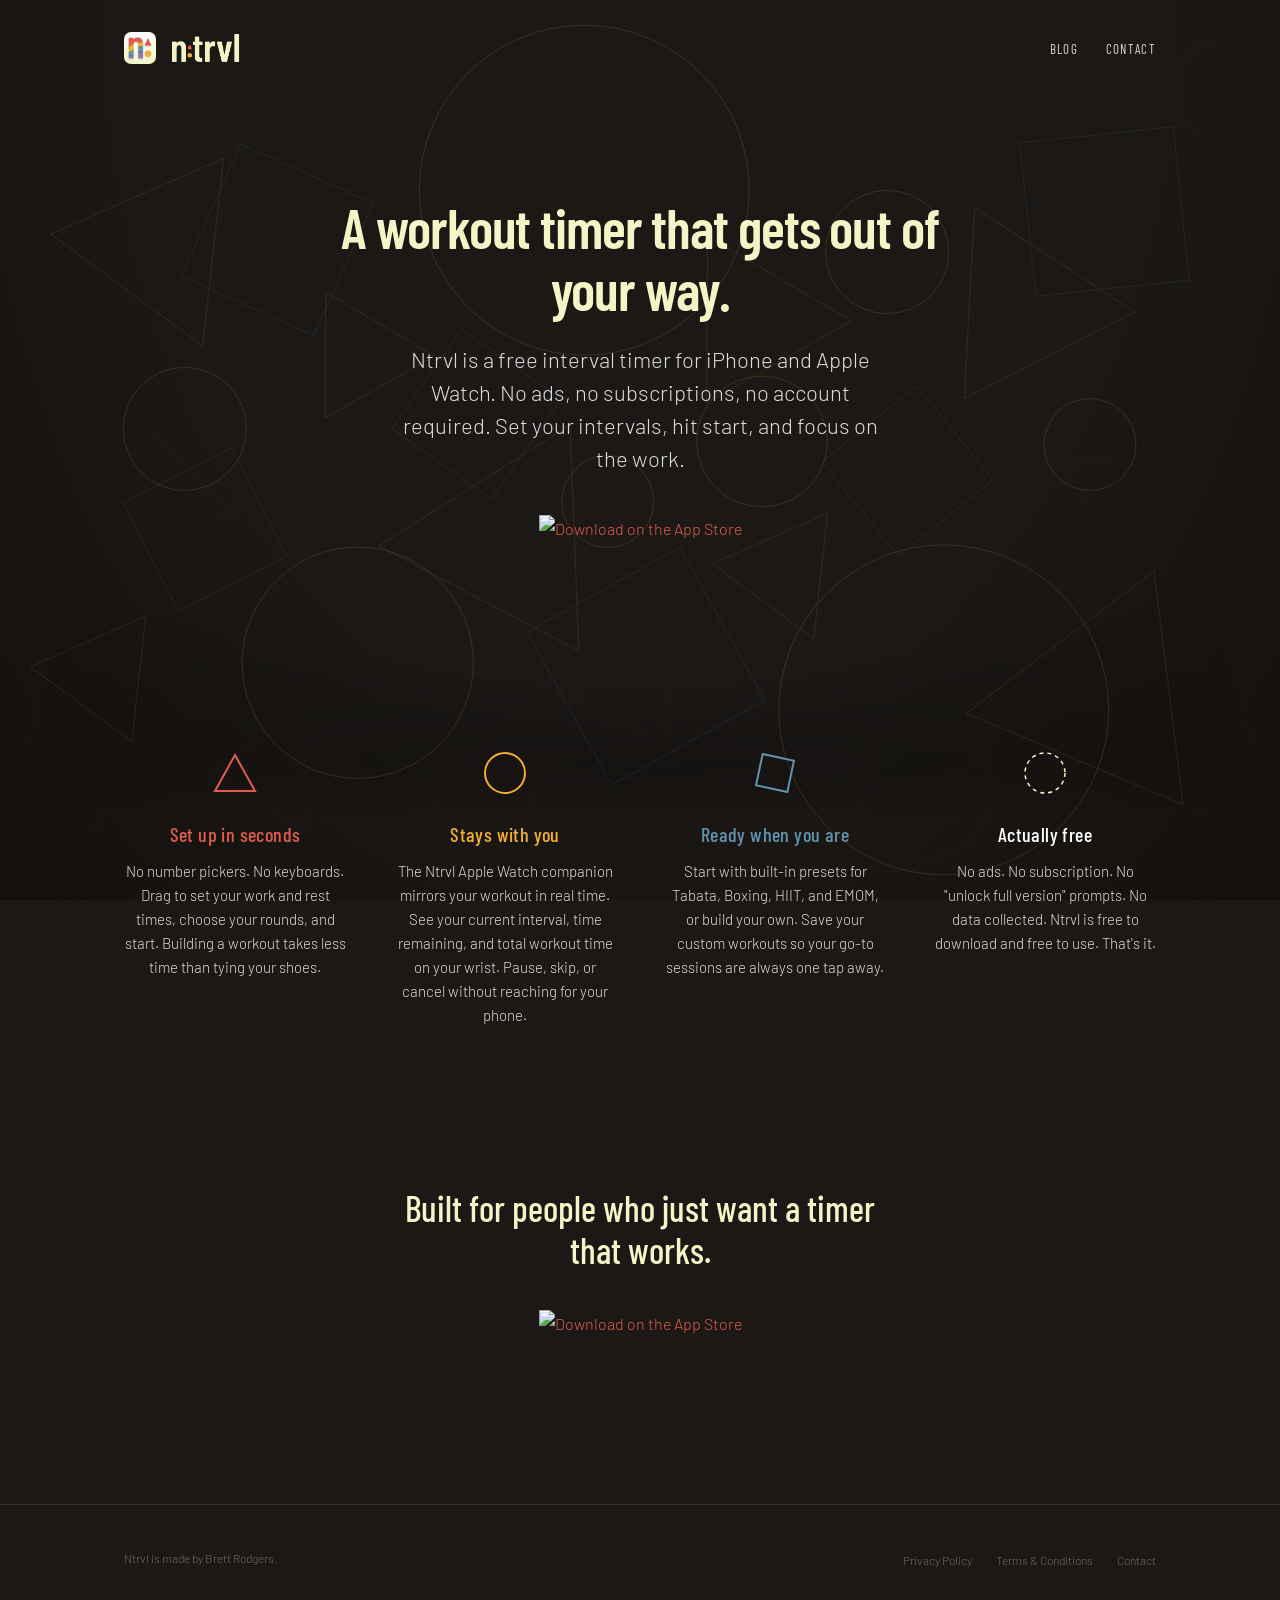
==== index.html @ 08e91a7c "Update nav, rename support to contact, new copy - Remove Privacy from main nav (stays in footer) - R" ====
<!DOCTYPE html>
<html lang="en">
<head>
  <meta charset="utf-8">
  <meta name="viewport" content="width=device-width, initial-scale=1">
  <title>Ntrvl — Free Interval Timer for HIIT, Tabata & Circuit Training | iPhone & Apple Watch</title>
  <meta name="description" content="Ntrvl is a free interval timer for iPhone and Apple Watch. No ads, no subscription, no account. Set up HIIT, Tabata, boxing, and circuit workouts in seconds.">

  <!-- Open Graph -->
  <meta property="og:title" content="Ntrvl — Free Interval Timer for HIIT & Workouts">
  <meta property="og:description" content="A workout timer that stays out of your way. No ads, no subscription. iPhone and Apple Watch.">
  <meta property="og:image" content="https://ntrvlapp.com/assets/images/og-image.png">
  <meta property="og:url" content="https://ntrvlapp.com">
  <meta property="og:type" content="website">

  <!-- Twitter Card -->
  <meta name="twitter:card" content="summary_large_image">

  <link rel="canonical" href="https://ntrvlapp.com">
  <link rel="icon" type="image/png" href="assets/images/ntrvl-icon.png">
  <link rel="stylesheet" href="assets/css/style.css">

  <!-- Structured Data -->
  <script type="application/ld+json">
  {
    "@context": "https://schema.org",
    "@type": "SoftwareApplication",
    "name": "Ntrvl",
    "description": "A free interval timer for iPhone and Apple Watch. Built for HIIT, Tabata, circuit training, boxing, and any workout with intervals. No ads, no subscription, no account required.",
    "applicationCategory": "HealthApplication",
    "operatingSystem": "iOS",
    "offers": {
      "@type": "Offer",
      "price": "0",
      "priceCurrency": "USD"
    },
    "url": "https://ntrvlapp.com",
    "downloadUrl": "https://apps.apple.com/app/ntrvl/id6761427428",
    "author": {
      "@type": "Person",
      "name": "Brett Rodgers"
    },
    "softwareVersion": "1.0",
    "datePublished": "2026-04-01"
  }
  </script>
</head>
<body>

  <!-- Background -->
  <div class="bg-scene" aria-hidden="true">
    <img class="bg-scene__layer bg-scene__layer--lower" src="assets/images/bg-lower-layer.svg" alt="">
    <img class="bg-scene__layer bg-scene__layer--mid" src="assets/images/bg-mid-shading.svg" alt="">
    <img class="bg-scene__layer bg-scene__layer--top" src="assets/images/bg-top-layer.svg" alt="">
  </div>

  <div class="page">

    <!-- Header -->
    <header class="site-header">
      <div class="wrap wrap--wide">
        <a href="/" class="wordmark"><img src="assets/images/ntrvl-icon.png" alt="" class="wordmark__icon" height="32"><img src="assets/images/ntrvl-logo-wordmark.png" alt="Ntrvl" height="28"></a>
        <nav aria-label="Main navigation">
          <ul class="site-nav">
            <li><a href="/blog/">Blog</a></li>
            <li><a href="/contact">Contact</a></li>
          </ul>
        </nav>
      </div>
    </header>

    <main>

      <!-- Hero -->
      <section class="hero" aria-labelledby="hero-title">
        <div class="wrap wrap--wide">
          <h1 id="hero-title" class="hero__title">A workout timer that gets out of your way.</h1>
          <p class="hero__tagline">Ntrvl is a free interval timer for iPhone and Apple Watch. No ads, no subscriptions, no account required. Set your intervals, hit start, and focus on the work.</p>

          <a href="https://apps.apple.com/app/ntrvl/id6761427428" class="hero__badge" aria-label="Download Ntrvl on the App Store">
            <img src="https://developer.apple.com/assets/elements/badges/download-on-the-app-store.svg" alt="Download on the App Store" height="54">
          </a>

          <!-- Screenshot Gallery -->
          <div class="screenshots__gallery">
            <!-- Add your screenshots here as <figure> elements:
            <figure>
              <img src="assets/screenshots/01-home.png" alt="Ntrvl home screen showing saved workouts and presets" loading="lazy" width="390" height="844">
              <figcaption>Home</figcaption>
            </figure>
            <figure>
              <img src="assets/screenshots/02-setup.png" alt="Setup screen with draggable tiles for work, rest, intervals, rounds, and break" loading="lazy" width="390" height="844">
              <figcaption>Setup</figcaption>
            </figure>
            <figure>
              <img src="assets/screenshots/03-workout.png" alt="Active workout screen with full-screen phase color and countdown timer" loading="lazy" width="390" height="844">
              <figcaption>Workout</figcaption>
            </figure>
            <figure>
              <img src="assets/screenshots/04-congrats.png" alt="Workout complete celebration screen" loading="lazy" width="390" height="844">
              <figcaption>Done</figcaption>
            </figure>
            -->
          </div>
        </div>
      </section>

      <!-- Features -->
      <section class="features">
        <div class="wrap wrap--wide">
          <div class="features__grid">

            <article class="feature">
              <svg class="feature__shape" viewBox="0 0 48 48" fill="none" aria-hidden="true">
                <polygon points="24,6 44,42 4,42" stroke="var(--work-active)" stroke-width="2"/>
              </svg>
              <h2 class="feature__name feature__name--work">Set up in seconds</h2>
              <p class="feature__desc">No number pickers. No keyboards. Drag to set your work and rest times, choose your rounds, and start. Building a workout takes less time than tying your shoes.</p>
            </article>

            <article class="feature">
              <svg class="feature__shape" viewBox="0 0 48 48" fill="none" aria-hidden="true">
                <circle cx="24" cy="24" r="20" stroke="var(--rest-active)" stroke-width="2"/>
              </svg>
              <h2 class="feature__name feature__name--rest">Stays with you</h2>
              <p class="feature__desc">The Ntrvl Apple Watch companion mirrors your workout in real time. See your current interval, time remaining, and total workout time on your wrist. Pause, skip, or cancel without reaching for your phone.</p>
            </article>

            <article class="feature">
              <svg class="feature__shape" viewBox="0 0 48 48" fill="none" aria-hidden="true">
                <rect x="8" y="8" width="32" height="32" stroke="var(--break-active)" stroke-width="2" transform="rotate(12 24 24)"/>
              </svg>
              <h2 class="feature__name feature__name--break">Ready when you are</h2>
              <p class="feature__desc">Start with built-in presets for Tabata, Boxing, HIIT, and EMOM, or build your own. Save your custom workouts so your go-to sessions are always one tap away.</p>
            </article>

            <article class="feature">
              <svg class="feature__shape" viewBox="0 0 48 48" fill="none" aria-hidden="true">
                <circle cx="24" cy="24" r="20" stroke="var(--cream)" stroke-width="1.5" stroke-dasharray="4 4"/>
              </svg>
              <h2 class="feature__name">Actually free</h2>
              <p class="feature__desc">No ads. No subscription. No "unlock full version" prompts. No data collected. Ntrvl is free to download and free to use. That's it.</p>
            </article>

          </div>
        </div>
      </section>

      <!-- Closing CTA -->
      <section class="closing-cta">
        <div class="wrap">
          <h2 class="closing-cta__title">Built for people who just want a timer that works.</h2>
          <a href="https://apps.apple.com/app/ntrvl/id6761427428" class="hero__badge" aria-label="Download Ntrvl on the App Store">
            <img src="https://developer.apple.com/assets/elements/badges/download-on-the-app-store.svg" alt="Download on the App Store" height="54">
          </a>
        </div>
      </section>

    </main>

    <!-- Footer -->
    <footer class="site-footer">
      <div class="wrap wrap--wide">
        <p class="site-footer__copy">Ntrvl is made by Brett Rodgers.</p>
        <nav aria-label="Footer navigation">
          <ul class="site-footer__links">
            <li><a href="/privacy-policy">Privacy Policy</a></li>
            <li><a href="/terms-and-conditions">Terms &amp; Conditions</a></li>
            <li><a href="/support">Contact</a></li>
          </ul>
        </nav>
      </div>
    </footer>

  </div>
</body>
</html>
---- assets/css/style.css ----
@import url('https://fonts.googleapis.com/css2?family=Barlow+Condensed:wght@300;400;500;600&family=Barlow:wght@300;400;500&display=swap');

/* --------------------------------------------------------
   Tokens
   -------------------------------------------------------- */
:root {
  /* Surface */
  --surface-dark: #1B1816;
  --surface-dark-gradient: radial-gradient(
    ellipse at 50% 0%,
    #1B1816 56%,
    #14100D 100%
  );

  /* Phase — active (bright) */
  --work-active: #E05C4E;
  --rest-active: #F2AF33;
  --break-active: #6193AE;

  /* Phase — muted (background shapes) */
  --work-muted: #F4A69E;
  --rest-muted: #F2D297;
  --break-muted: #9DC4E0;

  /* Brand */
  --cream: #F3F5C6;
  --accent: #E05C4E;

  /* Text */
  --text-primary: #FFFFFF;
  --text-secondary: rgba(255, 255, 255, 0.85);
  --text-muted: rgba(255, 255, 255, 0.35);
  --heading-color: #F3F5C6;

  /* Border */
  --border: rgba(255, 255, 255, 0.1);

  /* Font stacks */
  --font-body: 'Barlow', sans-serif;
  --font-display: 'Barlow Condensed', sans-serif;

  /* Spacing */
  --space-xs: 8px;
  --space-sm: 16px;
  --space-md: 24px;
  --space-lg: 40px;
  --space-xl: 60px;
  --space-2xl: 80px;
}

/* --------------------------------------------------------
   Reset
   -------------------------------------------------------- */
*, *::before, *::after { box-sizing: border-box; margin: 0; padding: 0; }

html {
  scroll-behavior: smooth;
  -webkit-text-size-adjust: 100%;
}

body {
  background: var(--surface-dark);
  color: var(--text-primary);
  font-family: var(--font-body);
  font-weight: 300;
  line-height: 1.7;
  overflow-x: hidden;
}

img, svg { display: block; max-width: 100%; }
a { color: var(--accent); text-decoration: none; }
a:hover { text-decoration: underline; }

/* --------------------------------------------------------
   Background Layers
   -------------------------------------------------------- */
.bg-scene {
  position: fixed;
  inset: 0;
  z-index: 0;
  overflow: hidden;
  background: var(--surface-dark-gradient);
}

.bg-scene__layer {
  position: absolute;
  min-width: 100%;
  min-height: 100%;
  top: 50%;
  left: 50%;
  transform: translate(-50%, -50%);
}

.bg-scene__layer--lower { opacity: 0.3; }
.bg-scene__layer--mid {
  mix-blend-mode: multiply;
  opacity: 0.6;
  top: auto;
  bottom: 0;
  left: 50%;
  transform: translateX(-50%);
  min-height: 50%;
}
.bg-scene__layer--top {
  mix-blend-mode: hard-light;
  opacity: 0.5;
}

/* --------------------------------------------------------
   Layout
   -------------------------------------------------------- */
.page {
  position: relative;
  z-index: 1;
  min-height: 100vh;
  display: flex;
  flex-direction: column;
}

.wrap {
  width: 100%;
  max-width: 720px;
  margin: 0 auto;
  padding: 0 var(--space-md);
}

.wrap--wide {
  max-width: 1080px;
}

/* --------------------------------------------------------
   Site Header
   -------------------------------------------------------- */
.site-header {
  padding: 32px 0;
}

.site-header .wrap {
  display: flex;
  align-items: center;
  justify-content: space-between;
}

.wordmark {
  display: flex;
  align-items: center;
  gap: 16px;
  text-decoration: none;
}
.wordmark:hover { text-decoration: none; opacity: 0.8; }
.wordmark__icon { height: 32px; width: 32px; border-radius: 7px; }

.site-nav {
  display: flex;
  gap: 28px;
  list-style: none;
}

.site-nav a {
  font-family: var(--font-display);
  font-weight: 400;
  font-size: 13px;
  letter-spacing: 0.1em;
  text-transform: uppercase;
  color: var(--text-secondary);
  text-decoration: none;
  transition: color 0.2s;
}

.site-nav a:hover {
  color: var(--text-primary);
  text-decoration: none;
}

/* --------------------------------------------------------
   Typography
   -------------------------------------------------------- */
.page-title {
  font-family: var(--font-display);
  font-weight: 600;
  font-size: clamp(36px, 6vw, 48px);
  line-height: 1.05;
  letter-spacing: -0.01em;
  color: var(--heading-color);
}

.section-label {
  font-family: var(--font-display);
  font-weight: 600;
  font-size: 13px;
  letter-spacing: 0.14em;
  text-transform: uppercase;
  color: var(--text-muted);
  margin-bottom: 12px;
}

.meta {
  font-size: 13px;
  color: var(--text-secondary);
  letter-spacing: 0.04em;
}

/* --------------------------------------------------------
   Hero (Landing Page)
   -------------------------------------------------------- */
.hero {
  padding: var(--space-xl) 0 var(--space-lg);
  text-align: center;
}

.hero__title {
  font-family: var(--font-display);
  font-weight: 600;
  font-size: clamp(36px, 7vw, 56px);
  line-height: 1.1;
  letter-spacing: -0.02em;
  color: var(--heading-color);
  max-width: 640px;
  margin: 0 auto var(--space-md);
}

.hero__tagline {
  font-family: var(--font-body);
  font-weight: 300;
  font-size: clamp(18px, 3vw, 22px);
  color: var(--text-secondary);
  max-width: 480px;
  margin: 0 auto var(--space-lg);
  line-height: 1.5;
}

.hero__badge {
  display: inline-block;
  margin-bottom: var(--space-xl);
  transition: opacity 0.2s;
}
.hero__badge:hover { opacity: 0.85; }
.hero__badge img { height: 54px; }

/* --------------------------------------------------------
   Screenshots (inside hero)
   -------------------------------------------------------- */
.screenshots__gallery {
  display: grid;
  grid-template-columns: repeat(auto-fit, minmax(200px, 1fr));
  gap: 20px;
}

.screenshots__gallery figure {
  margin: 0;
}

.screenshots__gallery img {
  width: 100%;
  border-radius: 12px;
  box-shadow: 0 4px 24px rgba(0, 0, 0, 0.3);
}

.screenshots__gallery figcaption {
  font-size: 13px;
  color: var(--text-muted);
  text-align: center;
  margin-top: 10px;
}

/* --------------------------------------------------------
   Features
   -------------------------------------------------------- */
.features {
  padding: var(--space-xl) 0 var(--space-2xl);
}

.features__grid {
  display: grid;
  grid-template-columns: 1fr;
  gap: 48px;
}

.feature {
  text-align: center;
}

.feature__shape {
  width: 48px;
  height: 48px;
  margin: 0 auto 20px;
}

.feature__name {
  font-family: var(--font-display);
  font-weight: 500;
  font-size: 20px;
  letter-spacing: 0.02em;
  margin-bottom: var(--space-xs);
}

.feature__name--work { color: var(--work-active); }
.feature__name--rest { color: var(--rest-active); }
.feature__name--break { color: var(--break-active); }

.feature__desc {
  font-size: 15px;
  color: var(--text-secondary);
  max-width: 320px;
  margin: 0 auto;
  line-height: 1.6;
}

/* --------------------------------------------------------
   Contact Button
   -------------------------------------------------------- */
.contact-btn {
  display: inline-block;
  font-family: var(--font-display);
  font-weight: 500;
  font-size: 16px;
  letter-spacing: 0.02em;
  color: var(--cream);
  border: 1.5px solid var(--cream);
  border-radius: 999px;
  padding: 12px 32px;
  text-decoration: none;
  transition: background 0.2s, color 0.2s;
}

.contact-btn:hover {
  background: var(--cream);
  color: var(--surface-dark);
  text-decoration: none;
}

/* --------------------------------------------------------
   Closing CTA
   -------------------------------------------------------- */
.closing-cta {
  padding: var(--space-2xl) 0;
  text-align: center;
}

.closing-cta__title {
  font-family: var(--font-display);
  font-weight: 500;
  font-size: clamp(24px, 4vw, 36px);
  line-height: 1.15;
  color: var(--heading-color);
  max-width: 480px;
  margin: 0 auto var(--space-lg);
}

/* --------------------------------------------------------
   Blog
   -------------------------------------------------------- */
.blog-list {
  padding: var(--space-lg) 0 var(--space-2xl);
  flex: 1;
}

.blog-list header {
  margin-bottom: var(--space-lg);
}

.blog-list__items {
  list-style: none;
}

.blog-list__item {
  padding: var(--space-md) 0;
  border-bottom: 1px solid var(--border);
}

.blog-list__item a {
  color: var(--heading-color);
  font-family: var(--font-display);
  font-weight: 500;
  font-size: 22px;
  text-decoration: none;
  transition: color 0.2s;
}

.blog-list__item a:hover {
  color: var(--text-primary);
  text-decoration: none;
}

.blog-list__date {
  font-size: 13px;
  color: var(--text-muted);
  margin-top: 4px;
}

.blog-post {
  padding: var(--space-lg) 0 var(--space-2xl);
  flex: 1;
}

.blog-post header {
  margin-bottom: var(--space-lg);
}

.blog-post__content h2 {
  font-family: var(--font-display);
  font-weight: 600;
  font-size: 22px;
  color: var(--heading-color);
  margin: var(--space-lg) 0 var(--space-sm);
}

.blog-post__content h3 {
  font-family: var(--font-display);
  font-weight: 500;
  font-size: 18px;
  color: var(--heading-color);
  margin: var(--space-md) 0 var(--space-xs);
}

.blog-post__content p {
  font-size: 15px;
  color: var(--text-secondary);
  line-height: 1.7;
  margin-bottom: var(--space-sm);
}

.blog-post__content ul,
.blog-post__content ol {
  font-size: 15px;
  color: var(--text-secondary);
  line-height: 1.7;
  margin-bottom: var(--space-sm);
  padding-left: var(--space-md);
}

.blog-post__content a {
  color: var(--accent);
}

.blog-post__content blockquote {
  border-left: 3px solid var(--border);
  padding-left: var(--space-sm);
  color: var(--text-muted);
  margin-bottom: var(--space-sm);
}

.blog-post__content code {
  background: rgba(255, 255, 255, 0.06);
  padding: 2px 6px;
  border-radius: 4px;
  font-size: 14px;
}

.blog-post__content pre {
  background: rgba(255, 255, 255, 0.06);
  padding: var(--space-sm);
  border-radius: 8px;
  overflow-x: auto;
  margin-bottom: var(--space-sm);
}

.blog-post__content pre code {
  background: none;
  padding: 0;
}

.blog-post__content img {
  border-radius: 8px;
  margin: var(--space-sm) 0;
}

/* --------------------------------------------------------
   Legal Pages
   -------------------------------------------------------- */
.legal {
  padding: var(--space-lg) 0 var(--space-2xl);
  flex: 1;
}

.legal header {
  margin-bottom: 48px;
}

.legal section {
  margin-bottom: 32px;
}

.legal h2 {
  font-family: var(--font-display);
  font-weight: 600;
  font-size: 13px;
  letter-spacing: 0.14em;
  text-transform: uppercase;
  color: var(--text-muted);
  margin-bottom: 10px;
}

.legal p {
  font-size: 15px;
  color: var(--text-secondary);
  line-height: 1.7;
}

.legal hr {
  border: none;
  border-top: 1px solid var(--border);
  margin: 36px 0;
}

/* --------------------------------------------------------
   Support Page
   -------------------------------------------------------- */
.support-content {
  padding: var(--space-lg) 0 var(--space-2xl);
  flex: 1;
}

.support-content p {
  font-size: 15px;
  color: var(--text-secondary);
  line-height: 1.7;
}

.support-content section {
  margin-bottom: 32px;
}

/* --------------------------------------------------------
   Site Footer
   -------------------------------------------------------- */
.site-footer {
  padding: var(--space-lg) 0;
  border-top: 1px solid var(--border);
  margin-top: auto;
}

.site-footer .wrap {
  display: flex;
  flex-wrap: wrap;
  justify-content: space-between;
  align-items: center;
  gap: var(--space-sm);
}

.site-footer__copy {
  font-size: 12px;
  color: var(--text-muted);
}

.site-footer__links {
  display: flex;
  gap: var(--space-md);
  list-style: none;
}

.site-footer__links a {
  font-size: 12px;
  color: var(--text-muted);
  text-decoration: none;
  transition: color 0.2s;
}

.site-footer__links a:hover {
  color: var(--text-secondary);
}

/* --------------------------------------------------------
   Responsive
   -------------------------------------------------------- */
@media (min-width: 600px) {
  .features__grid {
    grid-template-columns: repeat(2, 1fr);
  }

  .screenshots__gallery {
    grid-template-columns: repeat(3, 1fr);
  }
}

@media (min-width: 768px) {
  .hero { padding: 100px 0 var(--space-xl); }

  .features__grid {
    grid-template-columns: repeat(4, 1fr);
  }

  .screenshots__gallery {
    grid-template-columns: repeat(4, 1fr);
  }
}

@media (max-width: 480px) {
  .site-nav { gap: var(--space-sm); }
  .site-nav a { font-size: 11px; }

  .site-footer .wrap {
    flex-direction: column;
    text-align: center;
  }

  .screenshots__gallery {
    grid-template-columns: repeat(2, 1fr);
    gap: 12px;
  }
}
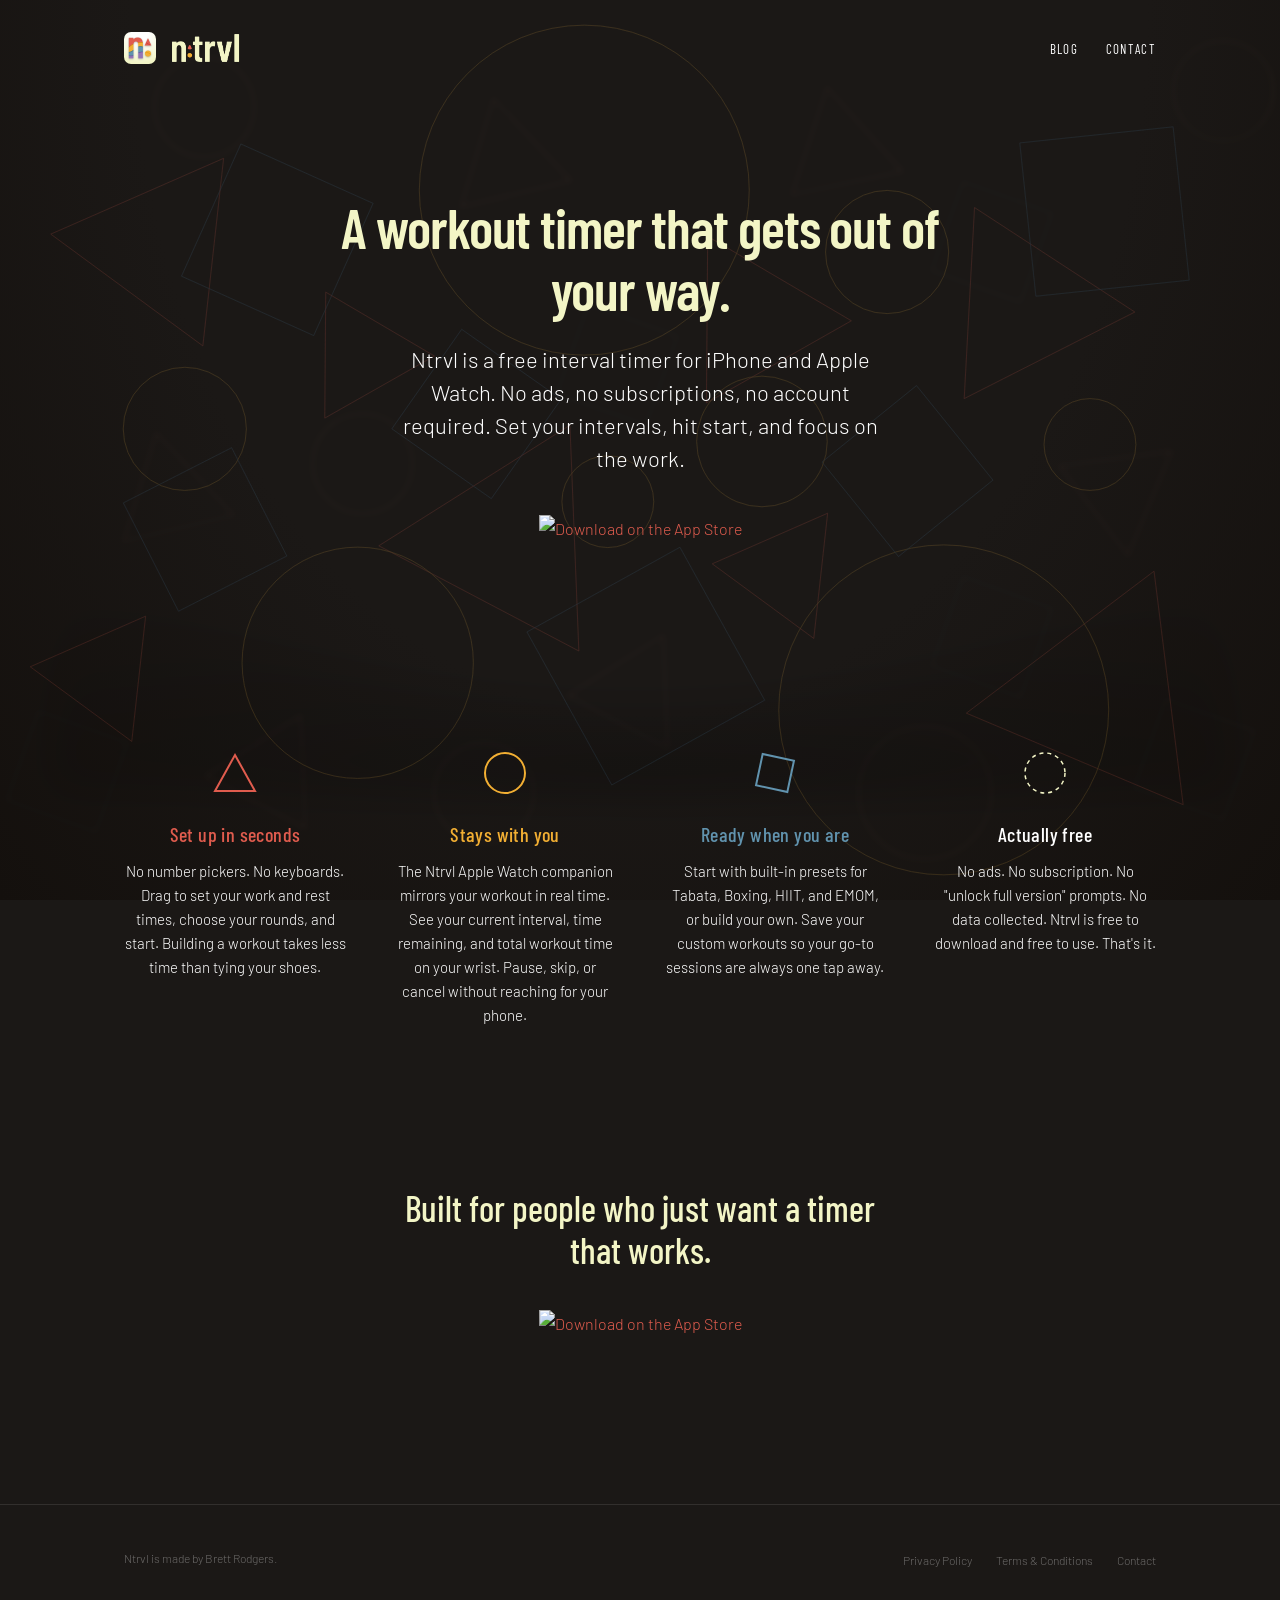
==== commit 8457b81e: "Add blog post, button tokens, design polish - First blog post: Why I Built Ntrvl - Reusable button t" ====
--- a/index.html
+++ b/index.html
@@ -62,7 +62,7 @@
         <a href="/" class="wordmark"><img src="assets/images/ntrvl-icon.png" alt="" class="wordmark__icon" height="32"><img src="assets/images/ntrvl-logo-wordmark.png" alt="Ntrvl" height="28"></a>
         <nav aria-label="Main navigation">
           <ul class="site-nav">
-            <li><a href="/blog/">Blog</a></li>
+            <li><a href="/blog/post?p=why-i-built-ntrvl">Blog</a></li>
             <li><a href="/contact">Contact</a></li>
           </ul>
         </nav>
@@ -77,9 +77,11 @@
           <h1 id="hero-title" class="hero__title">A workout timer that gets out of your way.</h1>
           <p class="hero__tagline">Ntrvl is a free interval timer for iPhone and Apple Watch. No ads, no subscriptions, no account required. Set your intervals, hit start, and focus on the work.</p>
 
-          <a href="https://apps.apple.com/app/ntrvl/id6761427428" class="hero__badge" aria-label="Download Ntrvl on the App Store">
-            <img src="https://developer.apple.com/assets/elements/badges/download-on-the-app-store.svg" alt="Download on the App Store" height="54">
-          </a>
+          <div class="hero__badges">
+            <a href="https://apps.apple.com/app/ntrvl/id6761427428" class="hero__badge" aria-label="Download Ntrvl on the App Store">
+              <img src="https://developer.apple.com/assets/elements/badges/download-on-the-app-store.svg" alt="Download on the App Store" height="54">
+            </a>
+          </div>
 
           <!-- Screenshot Gallery -->
           <div class="screenshots__gallery">
@@ -150,9 +152,11 @@
       <section class="closing-cta">
         <div class="wrap">
           <h2 class="closing-cta__title">Built for people who just want a timer that works.</h2>
-          <a href="https://apps.apple.com/app/ntrvl/id6761427428" class="hero__badge" aria-label="Download Ntrvl on the App Store">
-            <img src="https://developer.apple.com/assets/elements/badges/download-on-the-app-store.svg" alt="Download on the App Store" height="54">
-          </a>
+          <div class="hero__badges">
+            <a href="https://apps.apple.com/app/ntrvl/id6761427428" class="hero__badge" aria-label="Download Ntrvl on the App Store">
+              <img src="https://developer.apple.com/assets/elements/badges/download-on-the-app-store.svg" alt="Download on the App Store" height="54">
+            </a>
+          </div>
         </div>
       </section>
 
--- a/assets/css/style.css
+++ b/assets/css/style.css
@@ -6,6 +6,7 @@
 :root {
   /* Surface */
   --surface-dark: #1B1816;
+  --surface-raised: #242120;
   --surface-dark-gradient: radial-gradient(
     ellipse at 50% 0%,
     #1B1816 56%,
@@ -28,7 +29,7 @@
 
   /* Text */
   --text-primary: #FFFFFF;
-  --text-secondary: rgba(255, 255, 255, 0.85);
+  --text-secondary: #FFFFFF;
   --text-muted: rgba(255, 255, 255, 0.35);
   --heading-color: #F3F5C6;
 
@@ -229,12 +230,16 @@
   line-height: 1.5;
 }
 
+.hero__badges {
+  display: flex;
+  justify-content: center;
+  margin-bottom: var(--space-xl);
+}
+
 .hero__badge {
-  display: inline-block;
-  margin-bottom: var(--space-xl);
   transition: opacity 0.2s;
 }
-.hero__badge:hover { opacity: 0.85; }
+.hero__badge:hover { opacity: 0.85; text-decoration: none; }
 .hero__badge img { height: 54px; }
 
 /* --------------------------------------------------------
@@ -307,26 +312,51 @@
 }
 
 /* --------------------------------------------------------
-   Contact Button
-   -------------------------------------------------------- */
-.contact-btn {
+   Buttons
+   -------------------------------------------------------- */
+.btn {
   display: inline-block;
   font-family: var(--font-display);
   font-weight: 500;
   font-size: 16px;
   letter-spacing: 0.02em;
+  border-radius: 999px;
+  padding: 14px 36px;
+  text-decoration: none;
+  transition: background 0.2s, color 0.2s, border-color 0.2s;
+  cursor: pointer;
+}
+.btn:hover { text-decoration: none; }
+
+.btn--primary {
+  background: var(--work-active);
+  color: #FFFFFF;
+  border: 1.5px solid var(--work-active);
+}
+.btn--primary:hover {
+  background: #C8493D;
+  border-color: #C8493D;
+}
+
+.btn--secondary {
+  background: transparent;
+  color: var(--work-active);
+  border: 1.5px solid var(--work-active);
+}
+.btn--secondary:hover {
+  background: var(--work-active);
+  color: #FFFFFF;
+}
+
+/* Contact page uses cream variant */
+.btn--secondary-cream {
+  background: transparent;
   color: var(--cream);
   border: 1.5px solid var(--cream);
-  border-radius: 999px;
-  padding: 12px 32px;
-  text-decoration: none;
-  transition: background 0.2s, color 0.2s;
-}
-
-.contact-btn:hover {
+}
+.btn--secondary-cream:hover {
   background: var(--cream);
   color: var(--surface-dark);
-  text-decoration: none;
 }
 
 /* --------------------------------------------------------
@@ -397,6 +427,12 @@
   margin-bottom: var(--space-lg);
 }
 
+.blog-post__content {
+  background: var(--surface-raised);
+  padding: var(--space-lg) var(--space-lg);
+  border-radius: 12px;
+}
+
 .blog-post__content h2 {
   font-family: var(--font-display);
   font-weight: 600;
@@ -429,7 +465,7 @@
   padding-left: var(--space-md);
 }
 
-.blog-post__content a {
+.blog-post__content a:not(.btn) {
   color: var(--accent);
 }
 
@@ -465,6 +501,10 @@
   margin: var(--space-sm) 0;
 }
 
+.blog-post__content a.btn {
+  margin-top: var(--space-sm);
+}
+
 /* --------------------------------------------------------
    Legal Pages
    -------------------------------------------------------- */
@@ -585,6 +625,12 @@
   }
 }
 
+@media (max-width: 600px) {
+  .blog-post__content {
+    padding: var(--space-md) var(--space-md);
+  }
+}
+
 @media (max-width: 480px) {
   .site-nav { gap: var(--space-sm); }
   .site-nav a { font-size: 11px; }
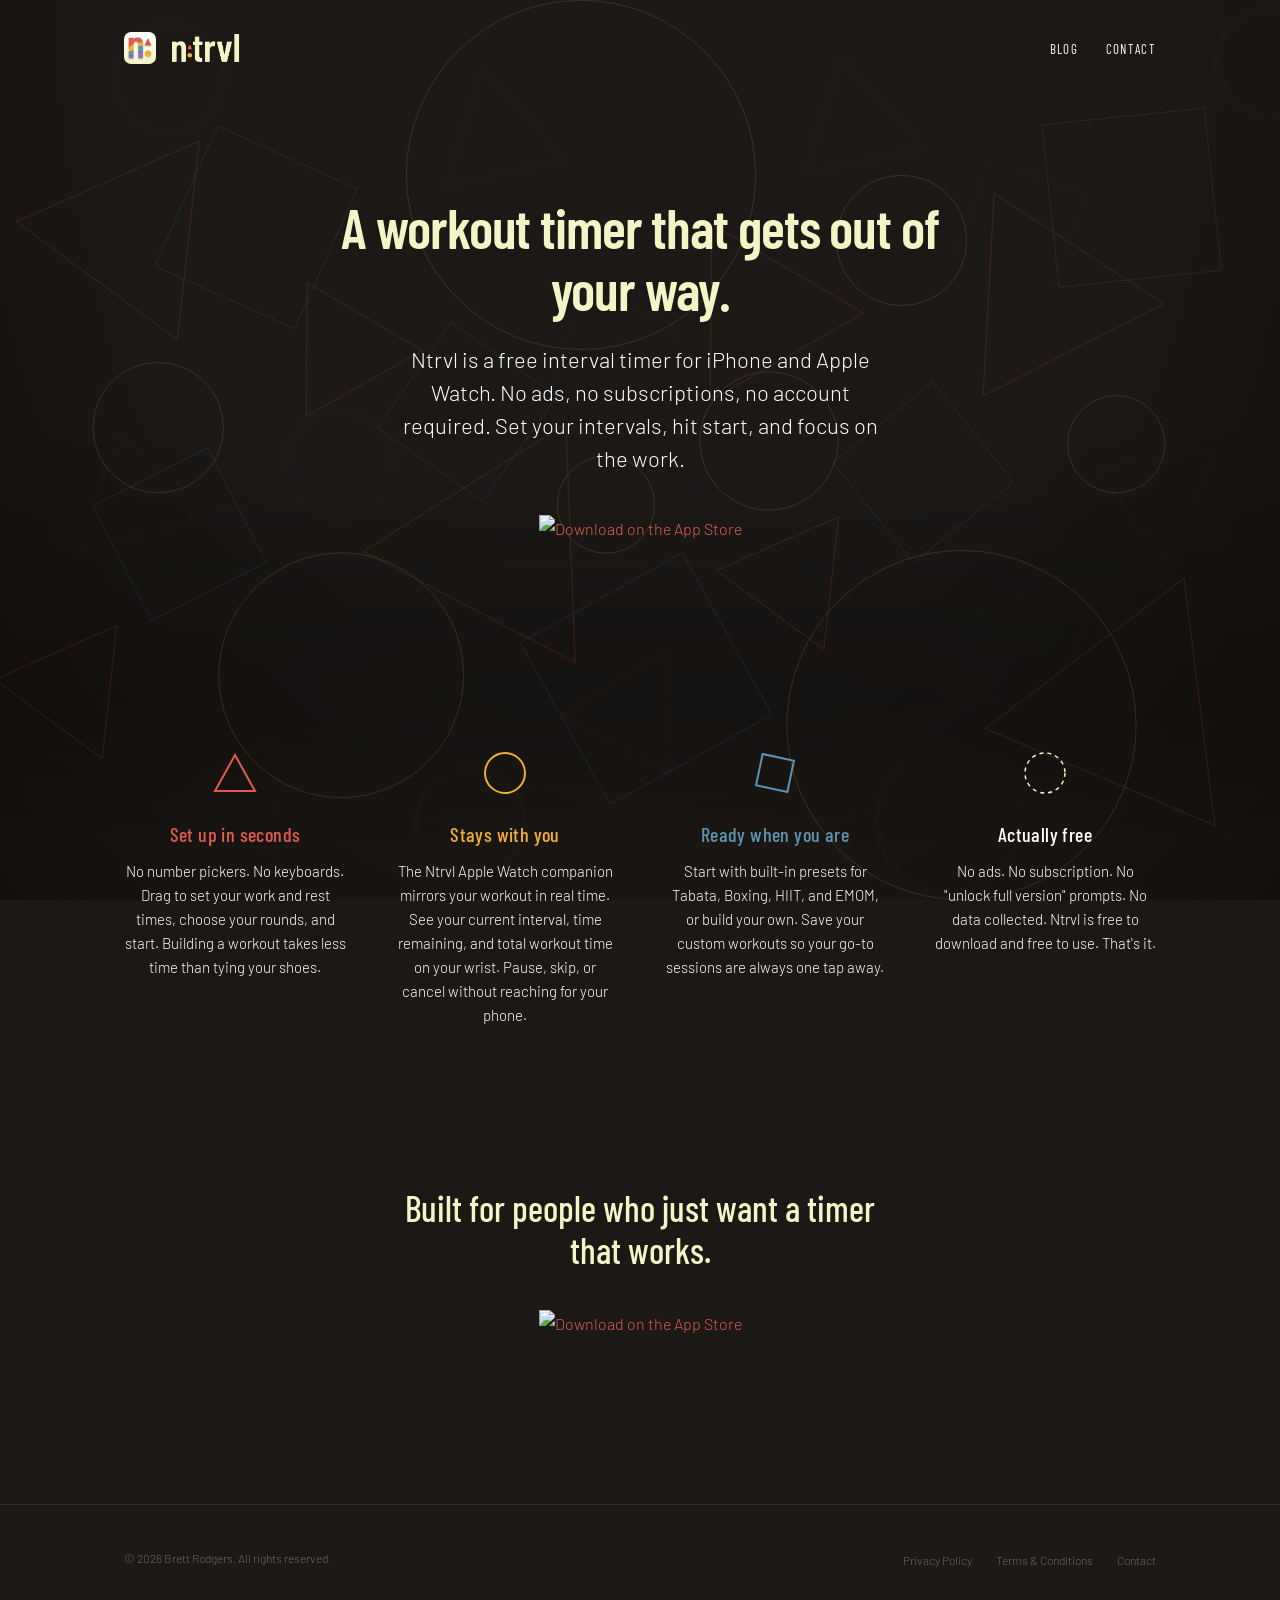
==== commit 71924585: "Style contact page with elevated surface, dynamic copyright year, fix background scaling - Contact p" ====
--- a/index.html
+++ b/index.html
@@ -62,7 +62,7 @@
         <a href="/" class="wordmark"><img src="assets/images/ntrvl-icon.png" alt="" class="wordmark__icon" height="32"><img src="assets/images/ntrvl-logo-wordmark.png" alt="Ntrvl" height="28"></a>
         <nav aria-label="Main navigation">
           <ul class="site-nav">
-            <li><a href="/blog/post?p=why-i-built-ntrvl">Blog</a></li>
+            <li><a href="/blog/post.html?p=why-i-built-ntrvl">Blog</a></li>
             <li><a href="/contact">Contact</a></li>
           </ul>
         </nav>
@@ -165,7 +165,7 @@
     <!-- Footer -->
     <footer class="site-footer">
       <div class="wrap wrap--wide">
-        <p class="site-footer__copy">Ntrvl is made by Brett Rodgers.</p>
+        <p class="site-footer__copy">&copy; <script>document.write(new Date().getFullYear())</script> Brett Rodgers. All rights reserved.</p>
         <nav aria-label="Footer navigation">
           <ul class="site-footer__links">
             <li><a href="/privacy-policy">Privacy Policy</a></li>
--- a/assets/css/style.css
+++ b/assets/css/style.css
@@ -85,11 +85,11 @@
 
 .bg-scene__layer {
   position: absolute;
-  min-width: 100%;
-  min-height: 100%;
-  top: 50%;
-  left: 50%;
-  transform: translate(-50%, -50%);
+  width: 100%;
+  height: 100%;
+  top: 0;
+  left: 0;
+  object-fit: cover;
 }
 
 .bg-scene__layer--lower { opacity: 0.3; }
@@ -98,9 +98,7 @@
   opacity: 0.6;
   top: auto;
   bottom: 0;
-  left: 50%;
-  transform: translateX(-50%);
-  min-height: 50%;
+  object-position: center bottom;
 }
 .bg-scene__layer--top {
   mix-blend-mode: hard-light;
@@ -503,6 +501,12 @@
 
 .blog-post__content a.btn {
   margin-top: var(--space-sm);
+  color: #FFFFFF;
+}
+
+.blog-post__content p:has(a.btn) {
+  text-align: center;
+  margin-top: var(--space-lg);
 }
 
 /* --------------------------------------------------------
@@ -561,6 +565,12 @@
   margin-bottom: 32px;
 }
 
+.support-content__body {
+  background: var(--surface-raised);
+  padding: var(--space-lg) var(--space-lg);
+  border-radius: 12px;
+}
+
 /* --------------------------------------------------------
    Site Footer
    -------------------------------------------------------- */
@@ -626,7 +636,8 @@
 }
 
 @media (max-width: 600px) {
-  .blog-post__content {
+  .blog-post__content,
+  .support-content__body {
     padding: var(--space-md) var(--space-md);
   }
 }
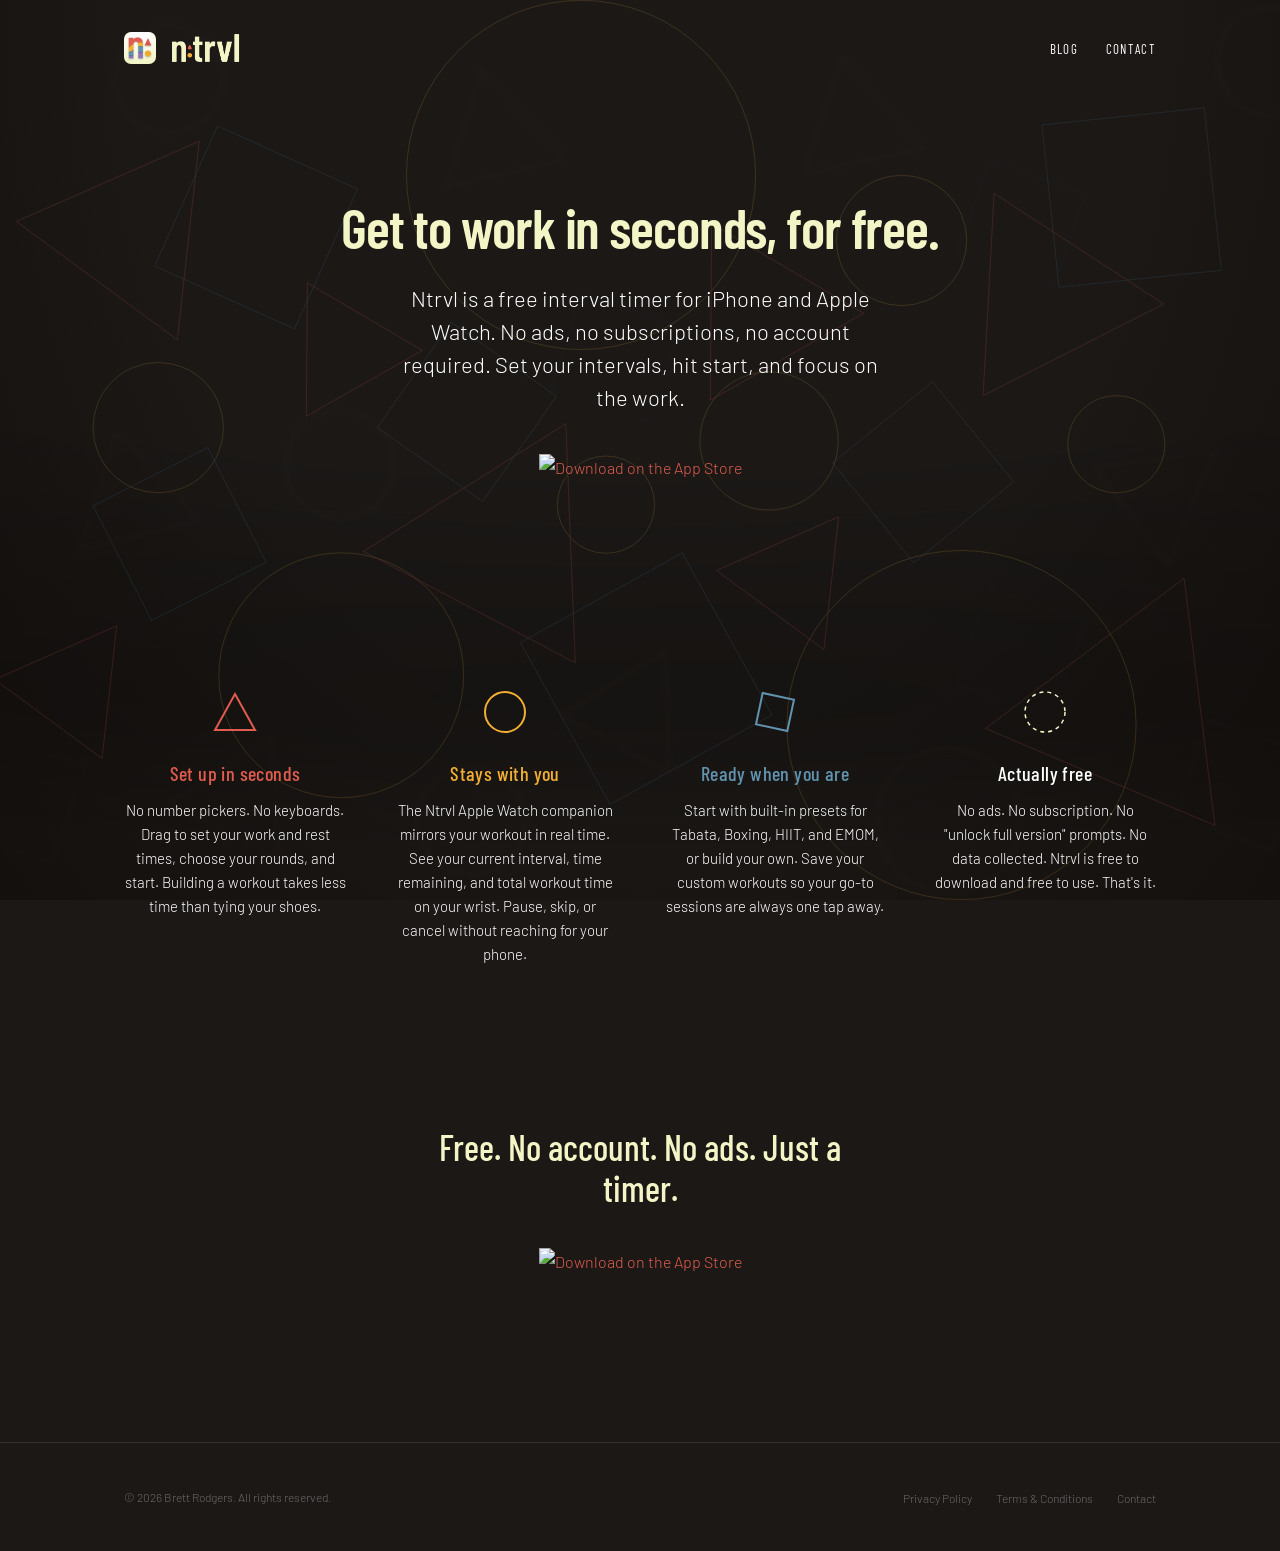
==== commit 635a8be6: "Update homepage headlines Co-Authored-By: Claude Opus 4.6 (1M context) <noreply@anthropic.com>" ====
--- a/index.html
+++ b/index.html
@@ -74,7 +74,7 @@
       <!-- Hero -->
       <section class="hero" aria-labelledby="hero-title">
         <div class="wrap wrap--wide">
-          <h1 id="hero-title" class="hero__title">A workout timer that gets out of your way.</h1>
+          <h1 id="hero-title" class="hero__title">Get to work in seconds, for free.</h1>
           <p class="hero__tagline">Ntrvl is a free interval timer for iPhone and Apple Watch. No ads, no subscriptions, no account required. Set your intervals, hit start, and focus on the work.</p>
 
           <div class="hero__badges">
@@ -151,7 +151,7 @@
       <!-- Closing CTA -->
       <section class="closing-cta">
         <div class="wrap">
-          <h2 class="closing-cta__title">Built for people who just want a timer that works.</h2>
+          <h2 class="closing-cta__title">Free. No account. No ads. Just a timer.</h2>
           <div class="hero__badges">
             <a href="https://apps.apple.com/app/ntrvl/id6761427428" class="hero__badge" aria-label="Download Ntrvl on the App Store">
               <img src="https://developer.apple.com/assets/elements/badges/download-on-the-app-store.svg" alt="Download on the App Store" height="54">
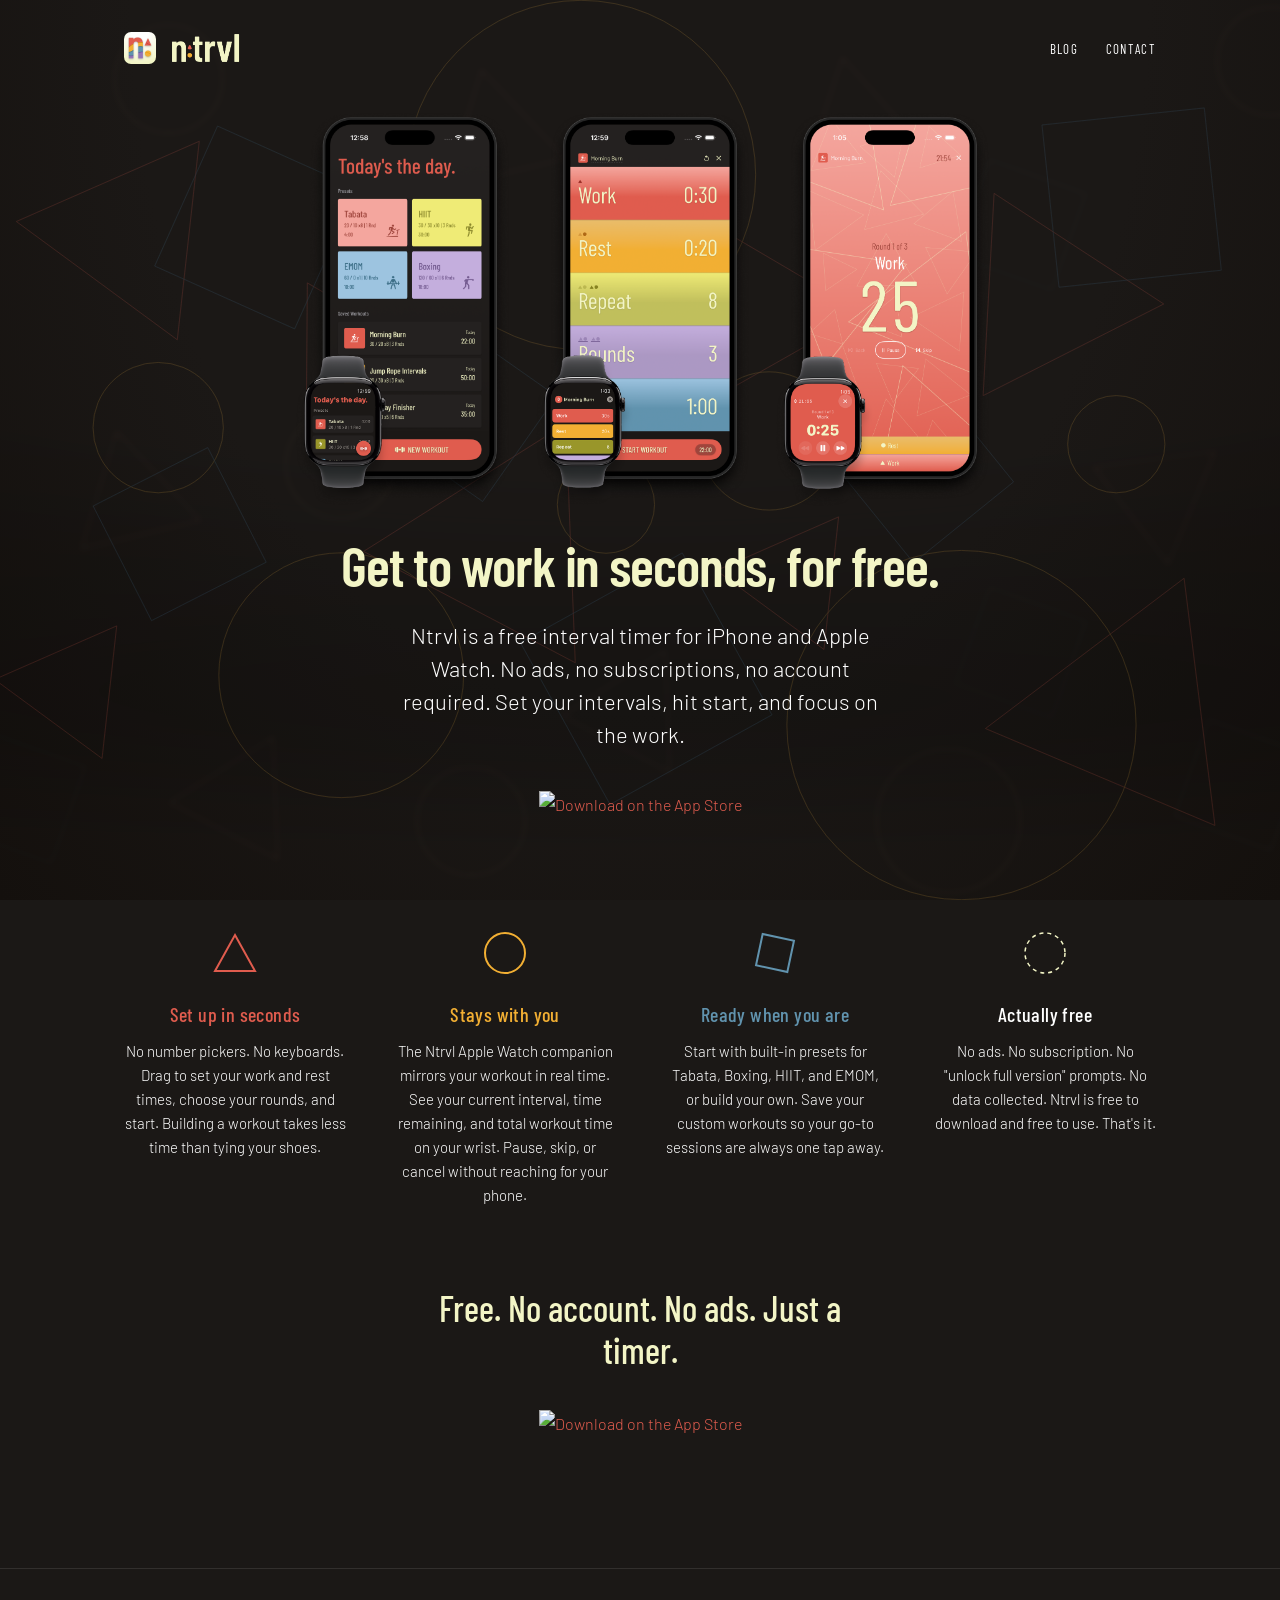
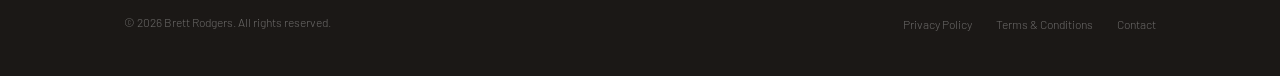
==== commit ffcc5892: "feat: add hero screenshot gallery with mobile carousel Screenshots positioned above hero copy as pro" ====
--- a/index.html
+++ b/index.html
@@ -74,6 +74,20 @@
       <!-- Hero -->
       <section class="hero" aria-labelledby="hero-title">
         <div class="wrap wrap--wide">
+
+          <!-- Screenshot Gallery (hero position) -->
+          <div class="screenshots__gallery">
+            <figure>
+              <img src="assets/screenshots/ntrvl%20screenshot%20home%20page.png" alt="Ntrvl home screen showing saved workouts and presets" loading="lazy">
+            </figure>
+            <figure>
+              <img src="assets/screenshots/ntrvl%20screenshot%20workout%20setup.png" alt="Setup screen with draggable tiles for work, rest, intervals, rounds, and break" loading="lazy">
+            </figure>
+            <figure>
+              <img src="assets/screenshots/ntrvl%20screenshot%20workout%20in%20progress.png" alt="Active workout screen with full-screen phase color and countdown timer" loading="lazy">
+            </figure>
+          </div>
+
           <h1 id="hero-title" class="hero__title">Get to work in seconds, for free.</h1>
           <p class="hero__tagline">Ntrvl is a free interval timer for iPhone and Apple Watch. No ads, no subscriptions, no account required. Set your intervals, hit start, and focus on the work.</p>
 
@@ -81,28 +95,6 @@
             <a href="https://apps.apple.com/app/ntrvl/id6761427428" class="hero__badge" aria-label="Download Ntrvl on the App Store">
               <img src="https://developer.apple.com/assets/elements/badges/download-on-the-app-store.svg" alt="Download on the App Store" height="54">
             </a>
-          </div>
-
-          <!-- Screenshot Gallery -->
-          <div class="screenshots__gallery">
-            <!-- Add your screenshots here as <figure> elements:
-            <figure>
-              <img src="assets/screenshots/01-home.png" alt="Ntrvl home screen showing saved workouts and presets" loading="lazy" width="390" height="844">
-              <figcaption>Home</figcaption>
-            </figure>
-            <figure>
-              <img src="assets/screenshots/02-setup.png" alt="Setup screen with draggable tiles for work, rest, intervals, rounds, and break" loading="lazy" width="390" height="844">
-              <figcaption>Setup</figcaption>
-            </figure>
-            <figure>
-              <img src="assets/screenshots/03-workout.png" alt="Active workout screen with full-screen phase color and countdown timer" loading="lazy" width="390" height="844">
-              <figcaption>Workout</figcaption>
-            </figure>
-            <figure>
-              <img src="assets/screenshots/04-congrats.png" alt="Workout complete celebration screen" loading="lazy" width="390" height="844">
-              <figcaption>Done</figcaption>
-            </figure>
-            -->
           </div>
         </div>
       </section>
--- a/assets/css/style.css
+++ b/assets/css/style.css
@@ -203,7 +203,7 @@
    Hero (Landing Page)
    -------------------------------------------------------- */
 .hero {
-  padding: var(--space-xl) 0 var(--space-lg);
+  padding: 12px 0 var(--space-lg);
   text-align: center;
 }
 
@@ -231,7 +231,7 @@
 .hero__badges {
   display: flex;
   justify-content: center;
-  margin-bottom: var(--space-xl);
+  margin-bottom: var(--space-md);
 }
 
 .hero__badge {
@@ -241,22 +241,25 @@
 .hero__badge img { height: 54px; }
 
 /* --------------------------------------------------------
-   Screenshots (inside hero)
+   Screenshots (hero gallery)
    -------------------------------------------------------- */
 .screenshots__gallery {
-  display: grid;
-  grid-template-columns: repeat(auto-fit, minmax(200px, 1fr));
+  display: flex;
+  justify-content: center;
   gap: 20px;
+  margin-bottom: var(--space-md);
 }
 
 .screenshots__gallery figure {
   margin: 0;
+  flex: 0 1 220px;
+  max-width: 220px;
 }
 
 .screenshots__gallery img {
   width: 100%;
+  height: auto;
   border-radius: 12px;
-  box-shadow: 0 4px 24px rgba(0, 0, 0, 0.3);
 }
 
 .screenshots__gallery figcaption {
@@ -270,7 +273,7 @@
    Features
    -------------------------------------------------------- */
 .features {
-  padding: var(--space-xl) 0 var(--space-2xl);
+  padding: 0;
 }
 
 .features__grid {
@@ -617,20 +620,12 @@
   .features__grid {
     grid-template-columns: repeat(2, 1fr);
   }
-
-  .screenshots__gallery {
-    grid-template-columns: repeat(3, 1fr);
-  }
 }
 
 @media (min-width: 768px) {
-  .hero { padding: 100px 0 var(--space-xl); }
+  .hero { padding: var(--space-sm) 0 var(--space-xl); }
 
   .features__grid {
-    grid-template-columns: repeat(4, 1fr);
-  }
-
-  .screenshots__gallery {
     grid-template-columns: repeat(4, 1fr);
   }
 }
@@ -642,6 +637,24 @@
   }
 }
 
+@media (max-width: 600px) {
+  .screenshots__gallery {
+    justify-content: flex-start;
+    overflow-x: auto;
+    scroll-snap-type: x mandatory;
+    -webkit-overflow-scrolling: touch;
+    gap: 12px;
+    padding: 0 var(--space-md) 8px;
+    scroll-padding-left: var(--space-md);
+  }
+
+  .screenshots__gallery figure {
+    flex: 0 0 75%;
+    max-width: none;
+    scroll-snap-align: start;
+  }
+}
+
 @media (max-width: 480px) {
   .site-nav { gap: var(--space-sm); }
   .site-nav a { font-size: 11px; }
@@ -650,9 +663,4 @@
     flex-direction: column;
     text-align: center;
   }
-
-  .screenshots__gallery {
-    grid-template-columns: repeat(2, 1fr);
-    gap: 12px;
-  }
-}
+}
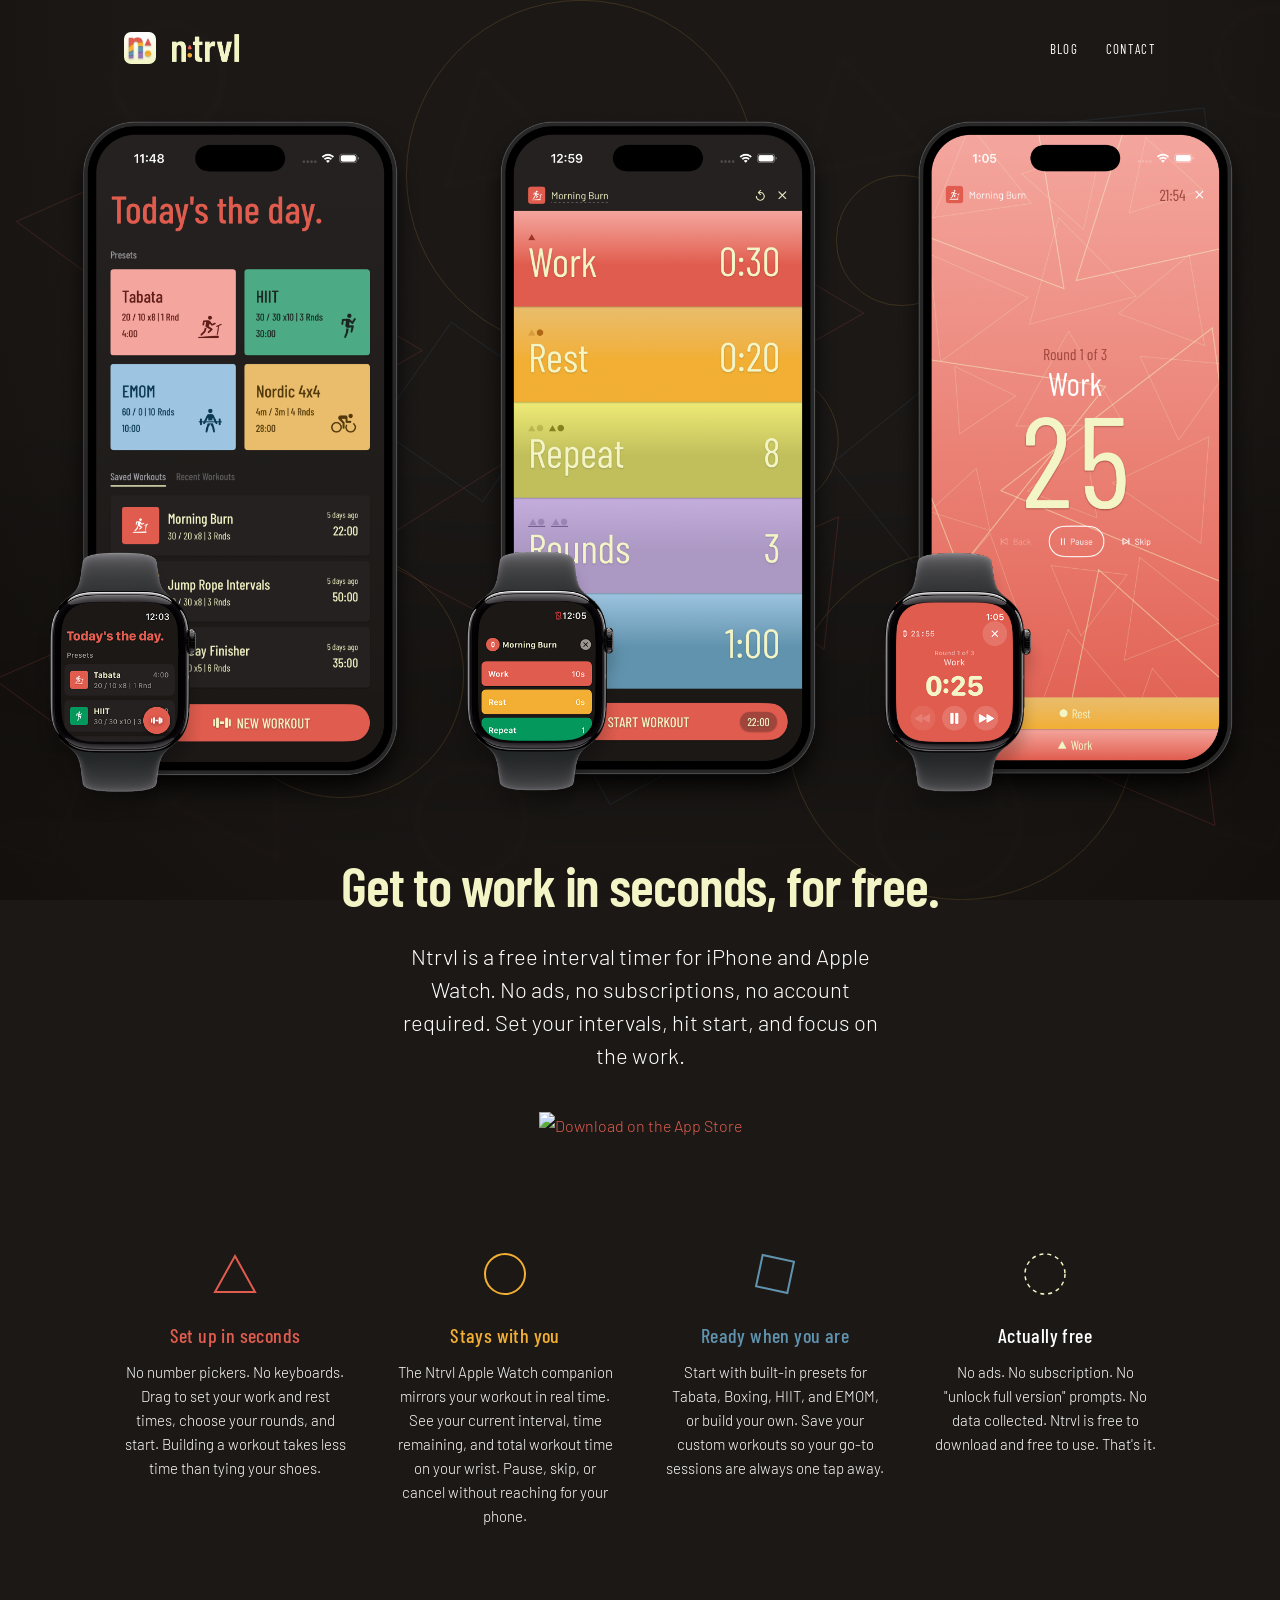
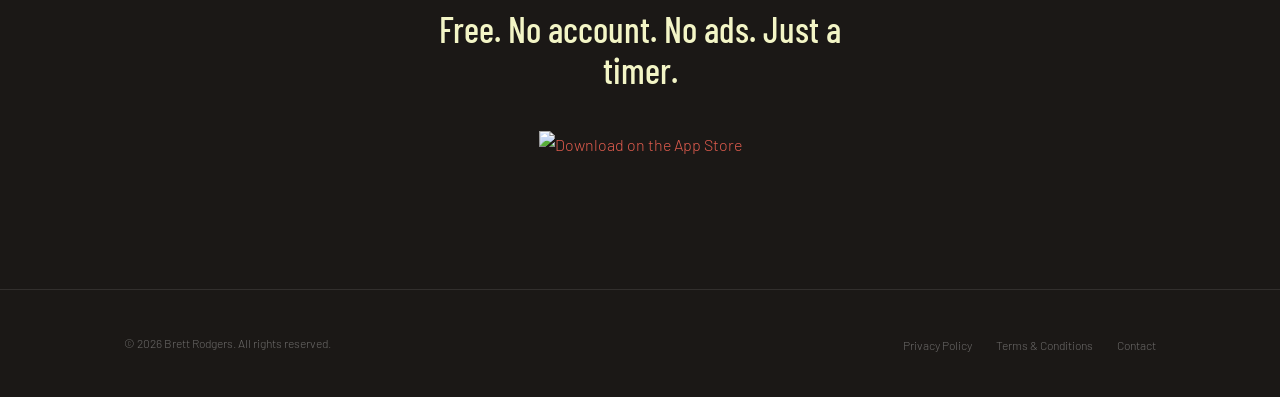
==== commit 5051d27a: "update screenshots and enlarge gallery for desktop Rename screenshot files, update HTML paths, and b" ====
--- a/index.html
+++ b/index.html
@@ -78,13 +78,13 @@
           <!-- Screenshot Gallery (hero position) -->
           <div class="screenshots__gallery">
             <figure>
-              <img src="assets/screenshots/ntrvl%20screenshot%20home%20page.png" alt="Ntrvl home screen showing saved workouts and presets" loading="lazy">
+              <img src="assets/screenshots/ntrvlapp%20screenshot%20home%20page.png" alt="Ntrvl home screen showing saved workouts and presets" loading="lazy">
             </figure>
             <figure>
-              <img src="assets/screenshots/ntrvl%20screenshot%20workout%20setup.png" alt="Setup screen with draggable tiles for work, rest, intervals, rounds, and break" loading="lazy">
+              <img src="assets/screenshots/ntrvlapp%20screenshot%20workout%20setup.png" alt="Setup screen with draggable tiles for work, rest, intervals, rounds, and break" loading="lazy">
             </figure>
             <figure>
-              <img src="assets/screenshots/ntrvl%20screenshot%20workout%20in%20progress.png" alt="Active workout screen with full-screen phase color and countdown timer" loading="lazy">
+              <img src="assets/screenshots/ntrvlapp%20screenshot%20workout%20in%20progress.png" alt="Active workout screen with full-screen phase color and countdown timer" loading="lazy">
             </figure>
           </div>
 
--- a/assets/css/style.css
+++ b/assets/css/style.css
@@ -248,12 +248,18 @@
   justify-content: center;
   gap: 20px;
   margin-bottom: var(--space-md);
+  width: 100vw;
+  max-width: 1400px;
+  margin-left: 50%;
+  transform: translateX(-50%);
+  padding: 0 var(--space-md);
+  box-sizing: border-box;
 }
 
 .screenshots__gallery figure {
   margin: 0;
-  flex: 0 1 220px;
-  max-width: 220px;
+  flex: 0 1 440px;
+  max-width: 440px;
 }
 
 .screenshots__gallery img {
@@ -534,7 +540,7 @@
   font-size: 13px;
   letter-spacing: 0.14em;
   text-transform: uppercase;
-  color: var(--text-muted);
+  color: #ffffff;
   margin-bottom: 10px;
 }
 
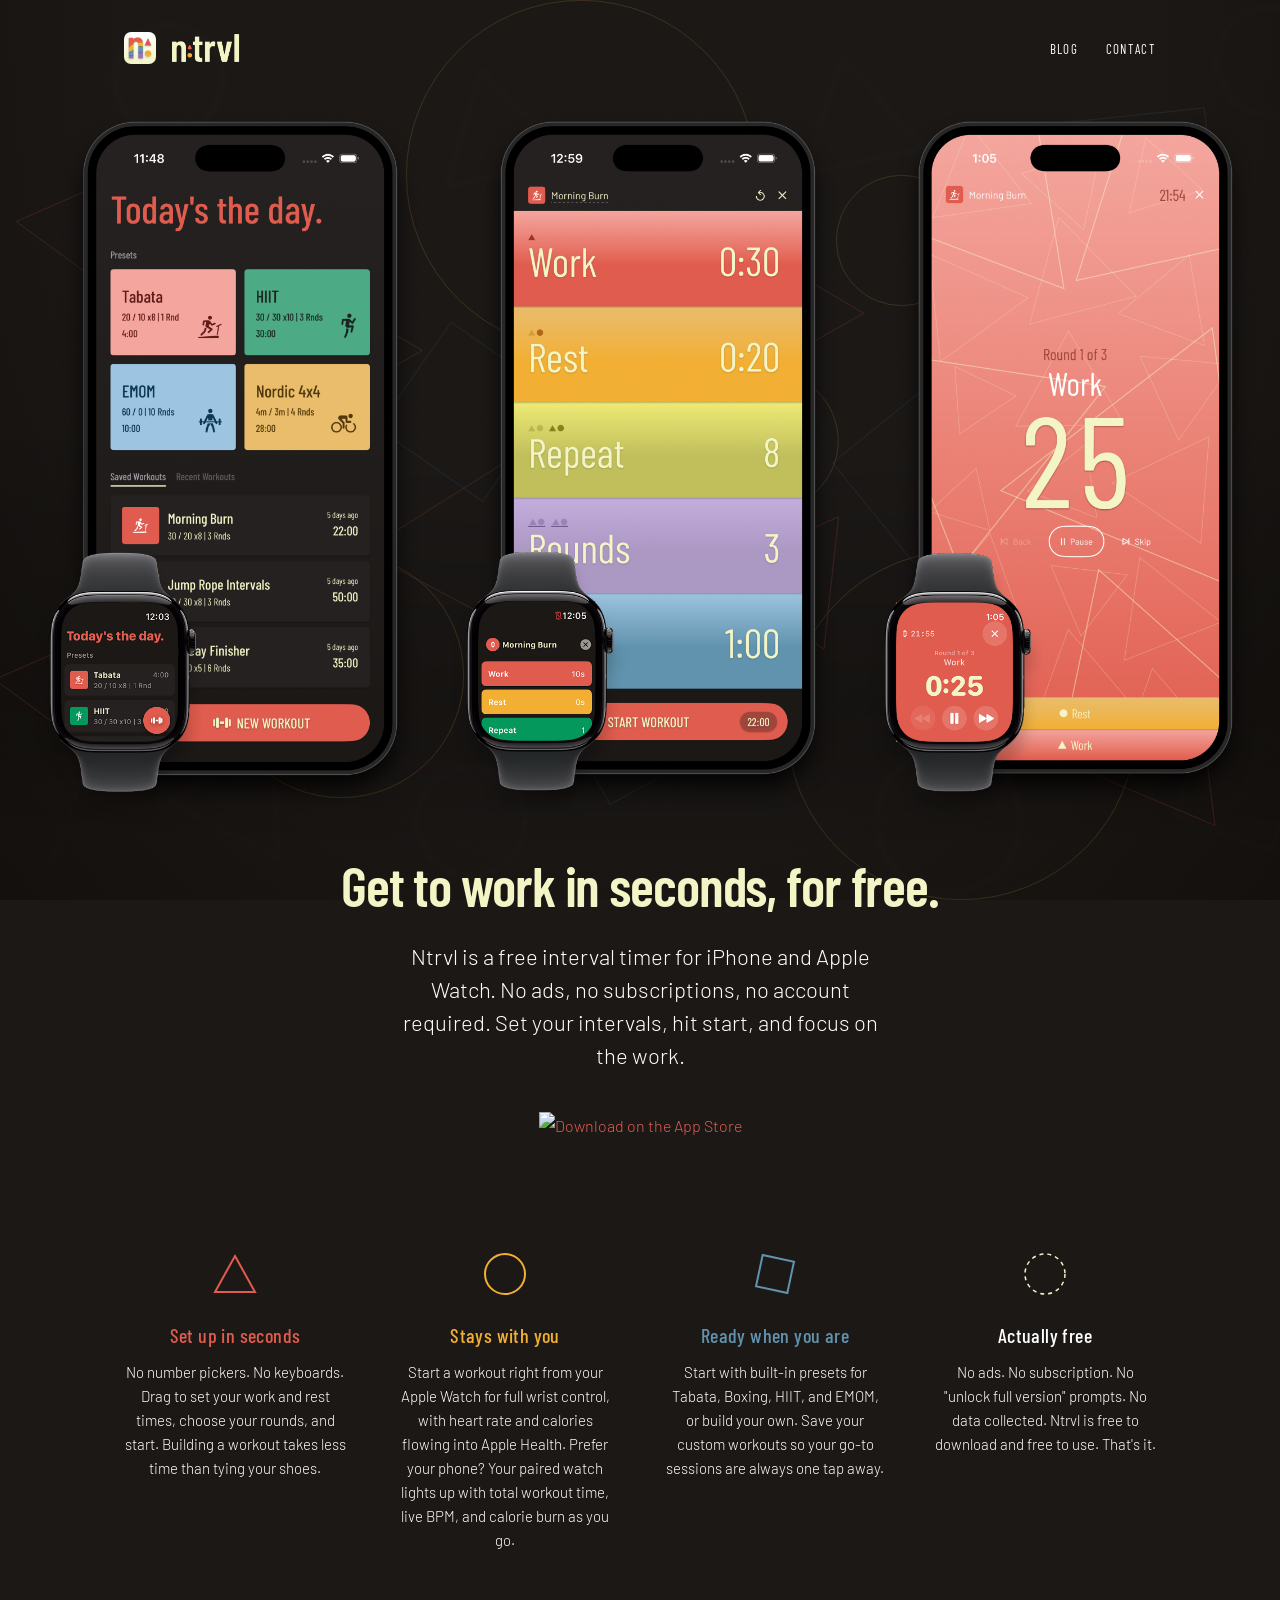
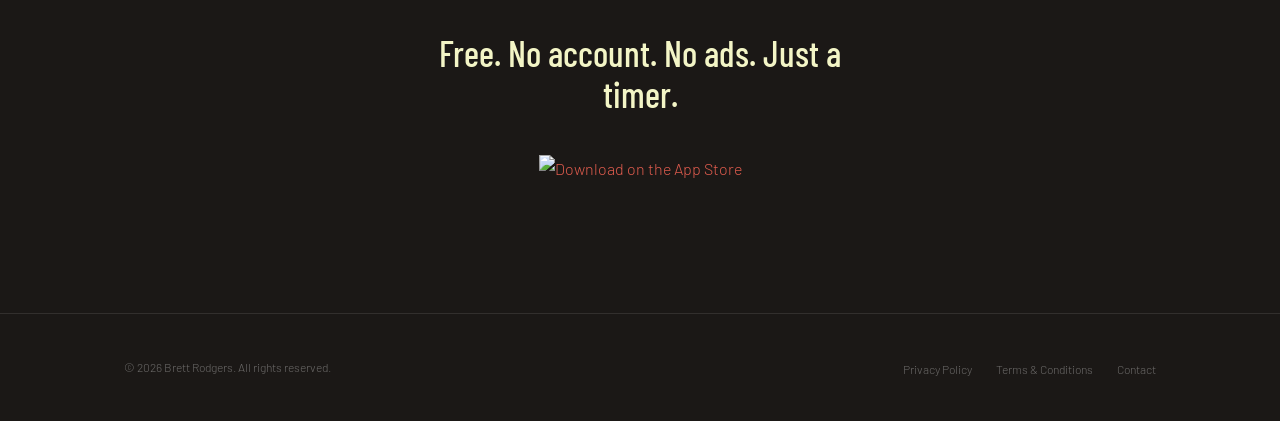
==== commit 3d8a0b47: "update "Stays with you" copy to reflect watch/iPhone workout flow Co-Authored-By: Claude Opus 4.6 (1" ====
--- a/index.html
+++ b/index.html
@@ -117,7 +117,7 @@
                 <circle cx="24" cy="24" r="20" stroke="var(--rest-active)" stroke-width="2"/>
               </svg>
               <h2 class="feature__name feature__name--rest">Stays with you</h2>
-              <p class="feature__desc">The Ntrvl Apple Watch companion mirrors your workout in real time. See your current interval, time remaining, and total workout time on your wrist. Pause, skip, or cancel without reaching for your phone.</p>
+              <p class="feature__desc">Start a workout right from your Apple Watch for full wrist control, with heart rate and calories flowing into Apple Health. Prefer your phone? Your paired watch lights up with total workout time, live BPM, and calorie burn as you go.</p>
             </article>
 
             <article class="feature">
